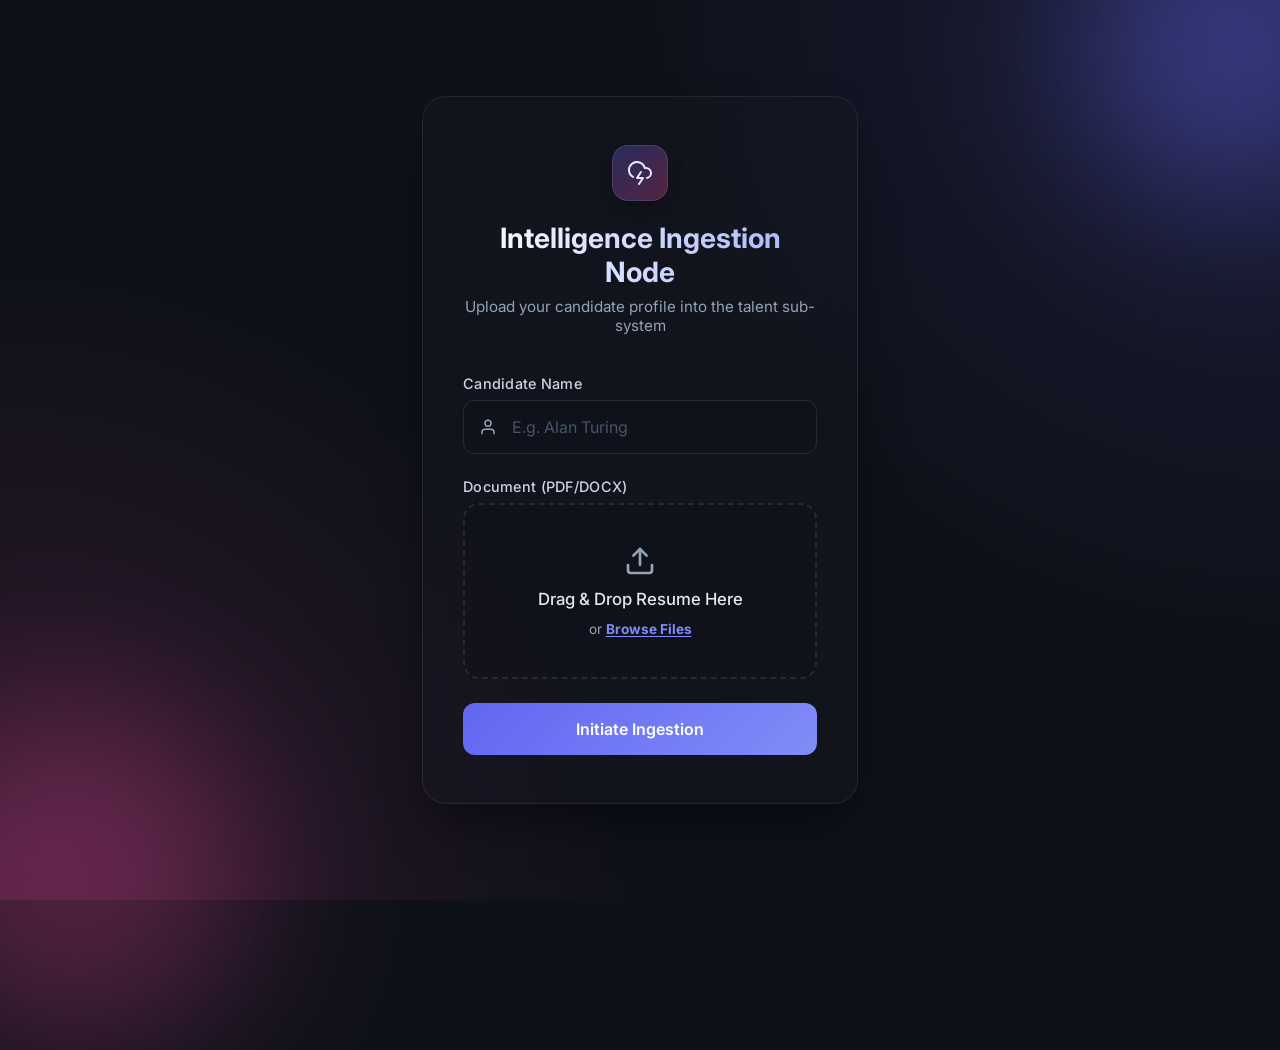
==== src/main/resources/static/index.html @ f6778ecb "Initial commit" ====
<!DOCTYPE html>
<html lang="en">
<head>
    <meta charset="UTF-8">
    <meta name="viewport" content="width=device-width, initial-scale=1.0">
    <title>Resume Ingestion Portal</title>
    <meta name="description" content="Upload your resume to our ingestion portal.">
    <link href="https://fonts.googleapis.com/css2?family=Inter:wght@300;400;500;600;700&display=swap" rel="stylesheet">
    <link rel="stylesheet" href="styles.css">
</head>
<body>
    <div class="background-anim"></div>
    <div class="glass-orb orb-top-right"></div>
    <div class="glass-orb orb-bottom-left"></div>

    <main class="dashboard-container">
        <section class="glass-card upload-section">
            <header class="card-header">
                <div class="icon-container">
                    <svg xmlns="http://www.w3.org/2000/svg" width="24" height="24" viewBox="0 0 24 24" fill="none" stroke="currentColor" stroke-width="2" stroke-linecap="round" stroke-linejoin="round" class="feather feather-cloud-lightning"><path d="M19 16.9A5 5 0 0 0 18 7h-1.26a8 8 0 1 0-11.62 9"></path><polyline points="13 11 9 17 15 17 11 23"></polyline></svg>
                </div>
                <h1>Intelligence Ingestion Node</h1>
                <p>Upload your candidate profile into the talent sub-system</p>
            </header>

            <form id="ingest-form" class="dynamic-form">
                <div class="input-group">
                    <label for="name">Candidate Name</label>
                    <div class="input-wrapper">
                        <svg xmlns="http://www.w3.org/2000/svg" width="18" height="18" viewBox="0 0 24 24" fill="none" stroke="currentColor" stroke-width="2" stroke-linecap="round" stroke-linejoin="round" class="input-icon"><path d="M20 21v-2a4 4 0 0 0-4-4H8a4 4 0 0 0-4 4v2"></path><circle cx="12" cy="7" r="4"></circle></svg>
                        <input type="text" id="name" name="name" placeholder="E.g. Alan Turing" required autocomplete="off">
                    </div>
                </div>

                <div class="input-group file-upload-group">
                    <label for="file">Document (PDF/DOCX)</label>
                    <div class="drop-area" id="drop-area">
                        <div class="drop-content">
                            <svg xmlns="http://www.w3.org/2000/svg" width="32" height="32" viewBox="0 0 24 24" fill="none" stroke="currentColor" stroke-width="2" stroke-linecap="round" stroke-linejoin="round"><path d="M21 15v4a2 2 0 0 1-2 2H5a2 2 0 0 1-2-2v-4"></path><polyline points="17 8 12 3 7 8"></polyline><line x1="12" y1="3" x2="12" y2="15"></line></svg>
                            <span class="drop-title">Drag & Drop Resume Here</span>
                            <span class="drop-subtitle">or <b class="browse-link">Browse Files</b></span>
                        </div>
                        <input type="file" id="file" name="file" accept=".pdf,.doc,.docx" required hidden>
                    </div>
                    <div class="file-info" id="file-info">
                        <span class="file-name" id="file-name"></span>
                        <svg id="remove-file" xmlns="http://www.w3.org/2000/svg" width="18" height="18" viewBox="0 0 24 24" fill="none" stroke="currentColor" stroke-width="2" stroke-linecap="round" stroke-linejoin="round" class="remove-icon"><line x1="18" y1="6" x2="6" y2="18"></line><line x1="6" y1="6" x2="18" y2="18"></line></svg>
                    </div>
                </div>

                <button type="submit" class="submit-btn" id="submit-btn">
                    <span class="btn-text">Initiate Ingestion</span>
                    <span class="btn-loader"></span>
                </button>
                
                <div class="feedback-message" id="feedback-message"></div>
            </form>
        </section>
    </main>
    <script src="script.js"></script>
</body>
</html>
---- src/main/resources/static/styles.css ----
:root {
    --bg-dark: #0f111a;
    --card-bg: rgba(23, 25, 35, 0.4);
    --card-border: rgba(255, 255, 255, 0.08);
    --accent-glow: #6366f1;
    --accent-glow-secondary: #ec4899;
    --text-primary: #f8fafc;
    --text-secondary: #94a3b8;
    --input-bg: rgba(15, 17, 26, 0.6);
    --input-border: rgba(255, 255, 255, 0.1);
    --input-border-focus: #818cf8;
    --success: #34d399;
    --error: #f87171;
}

* {
    margin: 0;
    padding: 0;
    box-sizing: border-box;
    font-family: 'Inter', sans-serif;
}

body {
    background-color: var(--bg-dark);
    color: var(--text-primary);
    min-height: 100vh;
    display: flex;
    justify-content: center;
    align-items: center;
    overflow-x: hidden;
    position: relative;
}

/* Dynamic Background Orbs */
.background-anim {
    position: absolute;
    inset: 0;
    background: radial-gradient(circle at top right, rgba(99, 102, 241, 0.15) 0%, transparent 40%),
                radial-gradient(circle at bottom left, rgba(236, 72, 153, 0.15) 0%, transparent 40%);
    z-index: 0;
    pointer-events: none;
}

.glass-orb {
    position: absolute;
    border-radius: 50%;
    filter: blur(80px);
    z-index: 0;
    pointer-events: none;
}

.orb-top-right {
    width: 300px;
    height: 300px;
    background: var(--accent-glow);
    top: -100px;
    right: -100px;
    opacity: 0.4;
    animation: float 8s ease-in-out infinite alternate;
}

.orb-bottom-left {
    width: 350px;
    height: 350px;
    background: var(--accent-glow-secondary);
    bottom: -150px;
    left: -100px;
    opacity: 0.3;
    animation: float 10s ease-in-out infinite alternate-reverse;
}

@keyframes float {
    0% { transform: translateY(0) scale(1); }
    100% { transform: translateY(40px) scale(1.1); }
}

.dashboard-container {
    position: relative;
    z-index: 10;
    width: 100%;
    max-width: 500px;
    padding: 2rem;
}

/* Glassmorphism Card */
.glass-card {
    background: var(--card-bg);
    backdrop-filter: blur(16px);
    -webkit-backdrop-filter: blur(16px);
    border: 1px solid var(--card-border);
    border-radius: 24px;
    padding: 3rem 2.5rem;
    box-shadow: 0 25px 50px -12px rgba(0, 0, 0, 0.5);
    transition: transform 0.3s ease, box-shadow 0.3s ease;
}

.glass-card:hover {
    transform: translateY(-5px);
    box-shadow: 0 30px 60px -15px rgba(0, 0, 0, 0.6);
}

.card-header {
    text-align: center;
    margin-bottom: 2.5rem;
}

.icon-container {
    width: 56px;
    height: 56px;
    background: linear-gradient(135deg, rgba(99, 102, 241, 0.3), rgba(236, 72, 153, 0.3));
    border: 1px solid rgba(255, 255, 255, 0.1);
    border-radius: 16px;
    display: inline-flex;
    justify-content: center;
    align-items: center;
    margin-bottom: 1.25rem;
    color: #e0e7ff;
    box-shadow: 0 8px 16px rgba(0,0,0,0.2);
}

.card-header h1 {
    font-size: 1.75rem;
    font-weight: 700;
    margin-bottom: 0.5rem;
    background: linear-gradient(to right, #ffffff, #a5b4fc);
    -webkit-background-clip: text;
    -webkit-text-fill-color: transparent;
}

.card-header p {
    color: var(--text-secondary);
    font-size: 0.95rem;
    font-weight: 400;
}

.input-group {
    margin-bottom: 1.5rem;
}

.input-group label {
    display: block;
    margin-bottom: 0.5rem;
    font-size: 0.9rem;
    font-weight: 500;
    color: #cbd5e1;
    letter-spacing: 0.02em;
}

.input-wrapper {
    position: relative;
    display: flex;
    align-items: center;
}

.input-icon {
    position: absolute;
    left: 1rem;
    color: var(--text-secondary);
}

.input-wrapper input {
    width: 100%;
    background: var(--input-bg);
    border: 1px solid var(--input-border);
    border-radius: 12px;
    padding: 1rem 1rem 1rem 3rem;
    color: var(--text-primary);
    font-size: 1rem;
    outline: none;
    transition: all 0.2s ease;
}

.input-wrapper input:focus {
    border-color: var(--input-border-focus);
    box-shadow: 0 0 0 4px rgba(99, 102, 241, 0.15);
}

.input-wrapper input::placeholder {
    color: #475569;
}

/* Drag and Drop Upload Area */
.drop-area {
    border: 2px dashed var(--input-border);
    border-radius: 16px;
    padding: 2.5rem 1.5rem;
    text-align: center;
    background: rgba(15, 17, 26, 0.4);
    transition: all 0.3s ease;
    cursor: pointer;
    position: relative;
}

.drop-area:hover, .drop-area.dragover {
    border-color: var(--input-border-focus);
    background: rgba(99, 102, 241, 0.05);
}

.drop-content {
    display: flex;
    flex-direction: column;
    align-items: center;
    gap: 0.75rem;
    pointer-events: none;
}

.drop-content svg {
    color: var(--text-secondary);
    transition: color 0.3s ease, transform 0.3s ease;
}

.drop-area:hover .drop-content svg {
    color: var(--input-border-focus);
    transform: translateY(-5px);
}

.drop-title {
    font-size: 1.05rem;
    font-weight: 500;
    color: #e2e8f0;
}

.drop-subtitle {
    font-size: 0.85rem;
    color: var(--text-secondary);
}

.browse-link {
    color: var(--input-border-focus);
    text-decoration: underline;
    text-underline-offset: 2px;
}

.file-info {
    display: none;
    align-items: center;
    justify-content: space-between;
    margin-top: 1rem;
    padding: 0.75rem 1rem;
    background: rgba(99, 102, 241, 0.1);
    border: 1px solid rgba(99, 102, 241, 0.2);
    border-radius: 10px;
    animation: slideIn 0.3s ease;
}

@keyframes slideIn {
    from { opacity: 0; transform: translateY(-10px); }
    to { opacity: 1; transform: translateY(0); }
}

.file-name {
    font-size: 0.9rem;
    color: #e0e7ff;
    white-space: nowrap;
    overflow: hidden;
    text-overflow: ellipsis;
    max-width: 85%;
}

.remove-icon {
    color: var(--text-secondary);
    cursor: pointer;
    transition: color 0.2s ease;
}

.remove-icon:hover {
    color: var(--error);
}

/* Submit Button */
.submit-btn {
    width: 100%;
    padding: 1rem;
    border: none;
    border-radius: 12px;
    background: linear-gradient(135deg, #6366f1, #818cf8);
    color: white;
    font-size: 1rem;
    font-weight: 600;
    cursor: pointer;
    margin-top: 1rem;
    position: relative;
    overflow: hidden;
    transition: transform 0.2s ease, box-shadow 0.2s ease;
    display: flex;
    justify-content: center;
    align-items: center;
}

.submit-btn:hover {
    transform: translateY(-2px);
    box-shadow: 0 10px 20px rgba(99, 102, 241, 0.3);
}

.submit-btn:active {
    transform: translateY(1px);
}

.btn-loader {
    display: none;
    width: 20px;
    height: 20px;
    border: 3px solid rgba(255,255,255,0.3);
    border-radius: 50%;
    border-top-color: white;
    animation: spin 1s ease-in-out infinite;
    margin-left: 10px;
}

@keyframes spin {
    to { transform: rotate(360deg); }
}

.submit-btn.loading .btn-text {
    opacity: 0.8;
}

.submit-btn.loading .btn-loader {
    display: inline-block;
}

/* Feedback messages */
.feedback-message {
    margin-top: 1.25rem;
    padding: 0.75rem;
    border-radius: 10px;
    font-size: 0.9rem;
    text-align: center;
    font-weight: 500;
    opacity: 0;
    transform: translateY(10px);
    transition: all 0.3s ease;
    display: none;
}

.feedback-message.show {
    opacity: 1;
    transform: translateY(0);
    display: block;
}

.feedback-message.success {
    background: rgba(52, 211, 153, 0.1);
    color: var(--success);
    border: 1px solid rgba(52, 211, 153, 0.2);
}

.feedback-message.error {
    background: rgba(248, 113, 113, 0.1);
    color: var(--error);
    border: 1px solid rgba(248, 113, 113, 0.2);
}
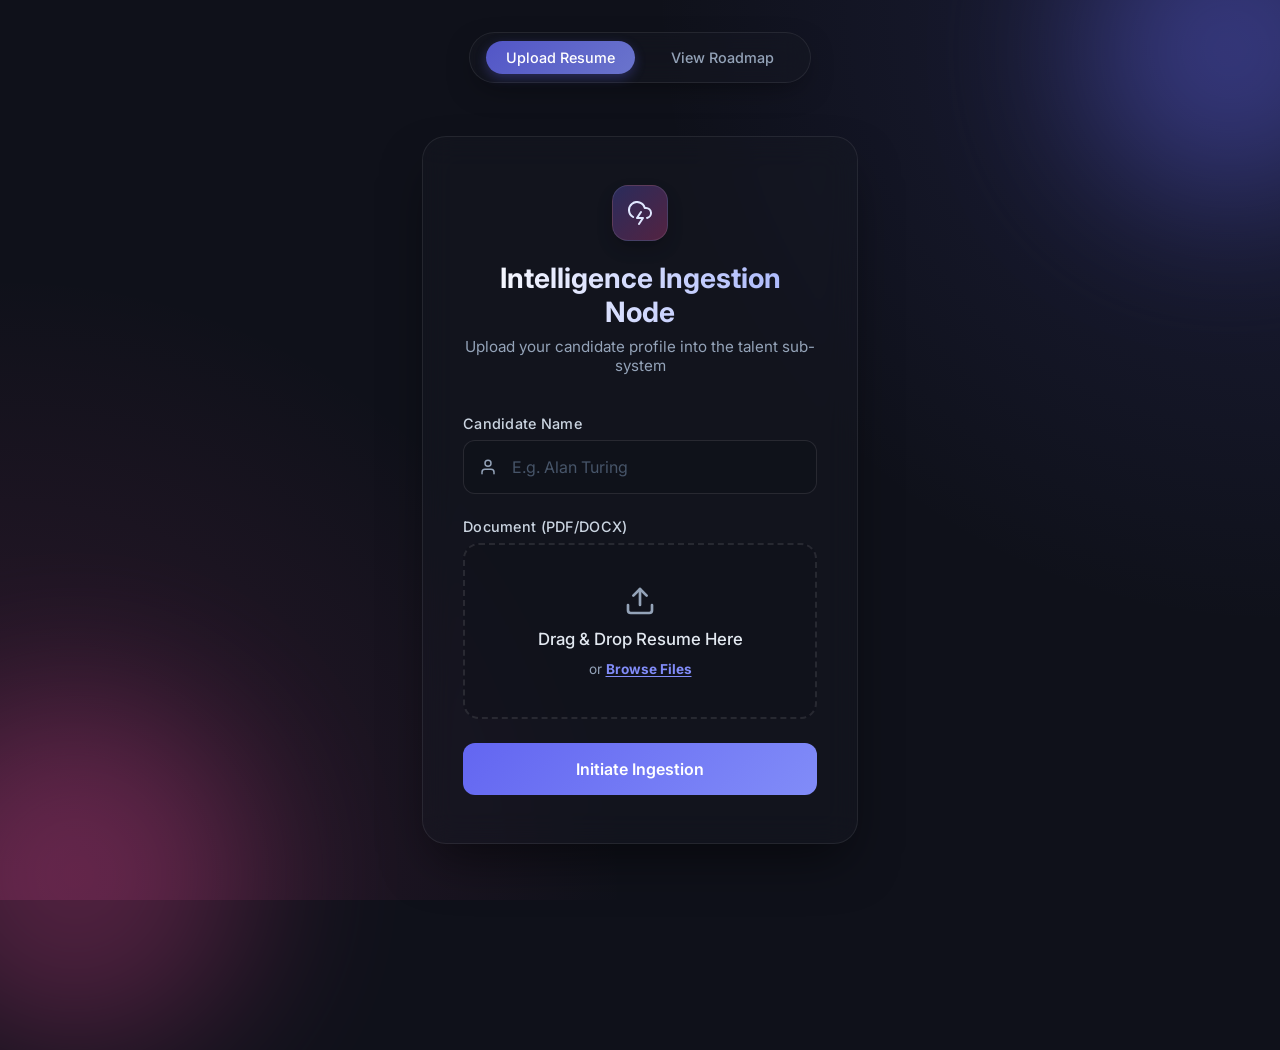
==== commit 5a4695a9: "Roadmap generation commit" ====
--- a/src/main/resources/static/index.html
+++ b/src/main/resources/static/index.html
@@ -12,6 +12,11 @@
     <div class="background-anim"></div>
     <div class="glass-orb orb-top-right"></div>
     <div class="glass-orb orb-bottom-left"></div>
+
+    <nav class="glass-nav">
+        <a href="index.html" class="nav-link active">Upload Resume</a>
+        <a href="roadmap.html" class="nav-link">View Roadmap</a>
+    </nav>
 
     <main class="dashboard-container">
         <section class="glass-card upload-section">
--- a/src/main/resources/static/styles.css
+++ b/src/main/resources/static/styles.css
@@ -80,6 +80,7 @@
     width: 100%;
     max-width: 500px;
     padding: 2rem;
+    margin-top: 5rem;
 }
 
 /* Glassmorphism Card */
@@ -124,6 +125,7 @@
     margin-bottom: 0.5rem;
     background: linear-gradient(to right, #ffffff, #a5b4fc);
     -webkit-background-clip: text;
+    background-clip: text;
     -webkit-text-fill-color: transparent;
 }
 
@@ -350,3 +352,338 @@
     color: var(--error);
     border: 1px solid rgba(248, 113, 113, 0.2);
 }
+
+/* Navigation Styles */
+.glass-nav {
+    position: absolute;
+    top: 2rem;
+    left: 50%;
+    transform: translateX(-50%);
+    display: flex;
+    gap: 1rem;
+    background: var(--card-bg);
+    backdrop-filter: blur(16px);
+    -webkit-backdrop-filter: blur(16px);
+    border: 1px solid var(--card-border);
+    padding: 0.5rem 1rem;
+    border-radius: 50px;
+    z-index: 20;
+    box-shadow: 0 10px 30px -10px rgba(0, 0, 0, 0.5);
+}
+
+.nav-link {
+    color: var(--text-secondary);
+    text-decoration: none;
+    padding: 0.5rem 1.25rem;
+    border-radius: 30px;
+    font-size: 0.9rem;
+    font-weight: 500;
+    transition: all 0.3s ease;
+}
+
+.nav-link:hover {
+    color: var(--text-primary);
+    background: rgba(255, 255, 255, 0.05);
+}
+
+.nav-link.active {
+    color: white;
+    background: linear-gradient(135deg, rgba(99, 102, 241, 0.8), rgba(129, 140, 248, 0.8));
+    box-shadow: 0 4px 12px rgba(99, 102, 241, 0.3);
+}
+
+/* Roadmap Specific Styles */
+.roadmap-container {
+    max-width: 700px;
+    margin-top: 4rem;
+}
+
+.search-bar {
+    display: flex;
+    gap: 1rem;
+    margin-bottom: 2rem;
+}
+
+.search-bar input {
+    flex-grow: 1;
+    background: var(--input-bg);
+    border: 1px solid var(--input-border);
+    border-radius: 12px;
+    padding: 1rem;
+    color: var(--text-primary);
+    font-size: 1rem;
+    outline: none;
+    transition: all 0.2s ease;
+}
+
+.search-bar input:focus {
+    border-color: var(--input-border-focus);
+    box-shadow: 0 0 0 4px rgba(99, 102, 241, 0.15);
+}
+
+.search-btn {
+    width: auto;
+    margin-top: 0;
+    padding: 0 2rem;
+}
+
+/* Timeline */
+.roadmap-timeline {
+    position: relative;
+    padding: 1rem 0;
+    display: flex;
+    flex-direction: column;
+    gap: 2rem;
+}
+
+.timeline-item {
+    position: relative;
+    display: flex;
+    gap: 1.5rem;
+    opacity: 0;
+    transform: translateY(20px);
+    animation: fadeUpIn 0.5s ease forwards;
+}
+
+@keyframes fadeUpIn {
+    to { opacity: 1; transform: translateY(0); }
+}
+
+.timeline-marker {
+    position: relative;
+    display: flex;
+    flex-direction: column;
+    align-items: center;
+}
+
+.marker-dot {
+    width: 20px;
+    height: 20px;
+    border-radius: 50%;
+    background: var(--bg-dark);
+    border: 3px solid var(--accent-glow);
+    z-index: 2;
+    box-shadow: 0 0 15px rgba(99, 102, 241, 0.5);
+}
+
+.timeline-item:not(:last-child) .marker-line {
+    position: absolute;
+    top: 20px;
+    bottom: -2rem;
+    width: 2px;
+    background: linear-gradient(to bottom, var(--accent-glow) 0%, rgba(99, 102, 241, 0.2) 100%);
+}
+
+.timeline-content {
+    flex-grow: 1;
+    background: rgba(15, 17, 26, 0.5);
+    border: 1px solid rgba(99, 102, 241, 0.2);
+    border-radius: 16px;
+    padding: 1.5rem;
+    transition: transform 0.3s ease, box-shadow 0.3s ease;
+}
+
+.timeline-content:hover {
+    transform: translateX(5px);
+    box-shadow: 0 10px 25px rgba(0,0,0,0.3);
+    border-color: rgba(99, 102, 241, 0.4);
+}
+
+.timeline-header {
+    display: flex;
+    justify-content: space-between;
+    margin-bottom: 0.5rem;
+    font-size: 0.85rem;
+    font-weight: 600;
+}
+
+.timeline-phase {
+    color: var(--accent-glow);
+    text-transform: uppercase;
+    letter-spacing: 0.05em;
+}
+
+.timeline-duration {
+    color: var(--text-secondary);
+    background: rgba(255, 255, 255, 0.05);
+    padding: 0.25rem 0.75rem;
+    border-radius: 20px;
+}
+
+.timeline-content h3 {
+    font-size: 1.25rem;
+    color: #f8fafc;
+    margin-bottom: 0.75rem;
+}
+
+.timeline-content p {
+    color: #cbd5e1;
+    font-size: 0.95rem;
+    line-height: 1.6;
+}
+
+/* Navigation Styles */
+.glass-nav {
+    display: flex;
+    gap: 1rem;
+    background: var(--card-bg);
+    backdrop-filter: blur(16px);
+    -webkit-backdrop-filter: blur(16px);
+    border: 1px solid var(--card-border);
+    padding: 0.5rem 1rem;
+    border-radius: 50px;
+    z-index: 20;
+    margin-bottom: 2rem;
+    box-shadow: 0 10px 30px -10px rgba(0, 0, 0, 0.5);
+}
+
+.nav-link {
+    color: var(--text-secondary);
+    text-decoration: none;
+    padding: 0.5rem 1.25rem;
+    border-radius: 30px;
+    font-size: 0.9rem;
+    font-weight: 500;
+    transition: all 0.3s ease;
+}
+
+.nav-link:hover {
+    color: var(--text-primary);
+    background: rgba(255, 255, 255, 0.05);
+}
+
+.nav-link.active {
+    color: white;
+    background: linear-gradient(135deg, rgba(99, 102, 241, 0.8), rgba(129, 140, 248, 0.8));
+    box-shadow: 0 4px 12px rgba(99, 102, 241, 0.3);
+}
+
+/* Roadmap Specific Styles */
+.roadmap-container {
+    max-width: 700px;
+    margin-top: 4rem;
+}
+
+.search-bar {
+    display: flex;
+    gap: 1rem;
+    margin-bottom: 2rem;
+}
+
+.search-bar input {
+    flex-grow: 1;
+    background: var(--input-bg);
+    border: 1px solid var(--input-border);
+    border-radius: 12px;
+    padding: 1rem;
+    color: var(--text-primary);
+    font-size: 1rem;
+    outline: none;
+    transition: all 0.2s ease;
+}
+
+.search-bar input:focus {
+    border-color: var(--input-border-focus);
+    box-shadow: 0 0 0 4px rgba(99, 102, 241, 0.15);
+}
+
+.search-btn {
+    width: auto;
+    margin-top: 0;
+    padding: 0 2rem;
+}
+
+/* Timeline */
+.roadmap-timeline {
+    position: relative;
+    padding: 1rem 0;
+    display: flex;
+    flex-direction: column;
+    gap: 2rem;
+}
+
+.timeline-item {
+    position: relative;
+    display: flex;
+    gap: 1.5rem;
+    opacity: 0;
+    transform: translateY(20px);
+    animation: fadeUpIn 0.5s ease forwards;
+}
+
+@keyframes fadeUpIn {
+    to { opacity: 1; transform: translateY(0); }
+}
+
+.timeline-marker {
+    position: relative;
+    display: flex;
+    flex-direction: column;
+    align-items: center;
+}
+
+.marker-dot {
+    width: 20px;
+    height: 20px;
+    border-radius: 50%;
+    background: var(--bg-dark);
+    border: 3px solid var(--accent-glow);
+    z-index: 2;
+    box-shadow: 0 0 15px rgba(99, 102, 241, 0.5);
+}
+
+.timeline-item:not(:last-child) .marker-line {
+    position: absolute;
+    top: 20px;
+    bottom: -2rem;
+    width: 2px;
+    background: linear-gradient(to bottom, var(--accent-glow) 0%, rgba(99, 102, 241, 0.2) 100%);
+}
+
+.timeline-content {
+    flex-grow: 1;
+    background: rgba(15, 17, 26, 0.5);
+    border: 1px solid rgba(99, 102, 241, 0.2);
+    border-radius: 16px;
+    padding: 1.5rem;
+    transition: transform 0.3s ease, box-shadow 0.3s ease;
+}
+
+.timeline-content:hover {
+    transform: translateX(5px);
+    box-shadow: 0 10px 25px rgba(0,0,0,0.3);
+    border-color: rgba(99, 102, 241, 0.4);
+}
+
+.timeline-header {
+    display: flex;
+    justify-content: space-between;
+    margin-bottom: 0.5rem;
+    font-size: 0.85rem;
+    font-weight: 600;
+}
+
+.timeline-phase {
+    color: var(--accent-glow);
+    text-transform: uppercase;
+    letter-spacing: 0.05em;
+}
+
+.timeline-duration {
+    color: var(--text-secondary);
+    background: rgba(255, 255, 255, 0.05);
+    padding: 0.25rem 0.75rem;
+    border-radius: 20px;
+}
+
+.timeline-content h3 {
+    font-size: 1.25rem;
+    color: #f8fafc;
+    margin-bottom: 0.75rem;
+}
+
+.timeline-content p {
+    color: #cbd5e1;
+    font-size: 0.95rem;
+    line-height: 1.6;
+}
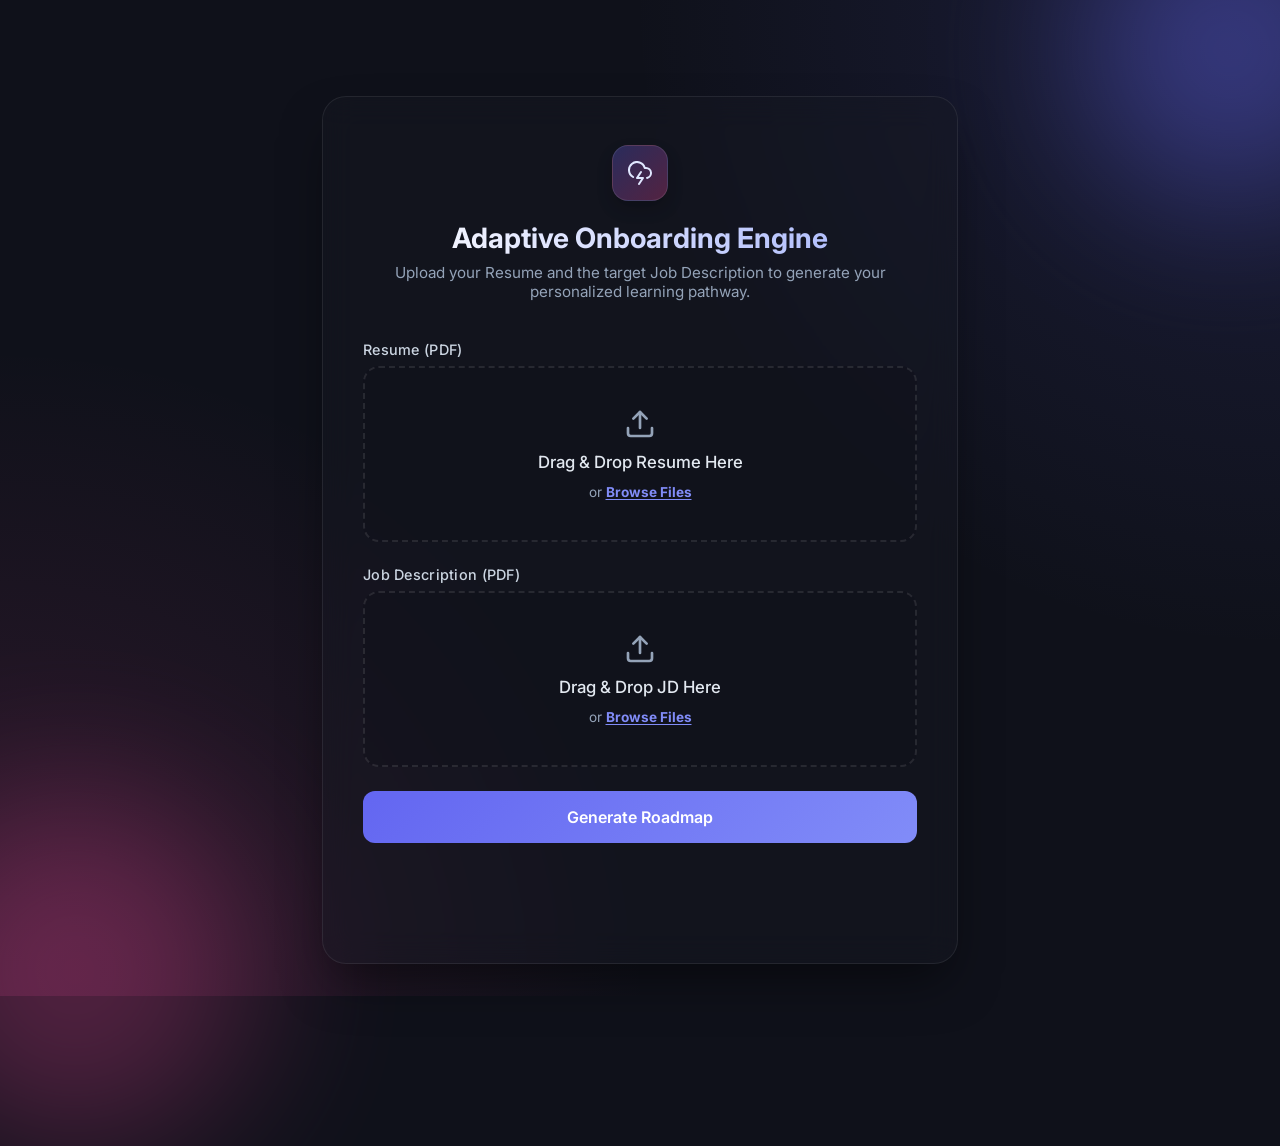
==== commit c66665c8: "Logic fix" ====
--- a/src/main/resources/static/index.html
+++ b/src/main/resources/static/index.html
@@ -3,8 +3,8 @@
 <head>
     <meta charset="UTF-8">
     <meta name="viewport" content="width=device-width, initial-scale=1.0">
-    <title>Resume Ingestion Portal</title>
-    <meta name="description" content="Upload your resume to our ingestion portal.">
+    <title>AI-Adaptive Onboarding Engine</title>
+    <meta name="description" content="Upload your resume and the target JD to generate a personalized training roadmap.">
     <link href="https://fonts.googleapis.com/css2?family=Inter:wght@300;400;500;600;700&display=swap" rel="stylesheet">
     <link rel="stylesheet" href="styles.css">
 </head>
@@ -13,53 +13,61 @@
     <div class="glass-orb orb-top-right"></div>
     <div class="glass-orb orb-bottom-left"></div>
 
-    <nav class="glass-nav">
-        <a href="index.html" class="nav-link active">Upload Resume</a>
-        <a href="roadmap.html" class="nav-link">View Roadmap</a>
-    </nav>
-
-    <main class="dashboard-container">
+    <main class="dashboard-container roadmap-container">
         <section class="glass-card upload-section">
             <header class="card-header">
                 <div class="icon-container">
                     <svg xmlns="http://www.w3.org/2000/svg" width="24" height="24" viewBox="0 0 24 24" fill="none" stroke="currentColor" stroke-width="2" stroke-linecap="round" stroke-linejoin="round" class="feather feather-cloud-lightning"><path d="M19 16.9A5 5 0 0 0 18 7h-1.26a8 8 0 1 0-11.62 9"></path><polyline points="13 11 9 17 15 17 11 23"></polyline></svg>
                 </div>
-                <h1>Intelligence Ingestion Node</h1>
-                <p>Upload your candidate profile into the talent sub-system</p>
+                <h1>Adaptive Onboarding Engine</h1>
+                <p>Upload your Resume and the target Job Description to generate your personalized learning pathway.</p>
             </header>
 
             <form id="ingest-form" class="dynamic-form">
-                <div class="input-group">
-                    <label for="name">Candidate Name</label>
-                    <div class="input-wrapper">
-                        <svg xmlns="http://www.w3.org/2000/svg" width="18" height="18" viewBox="0 0 24 24" fill="none" stroke="currentColor" stroke-width="2" stroke-linecap="round" stroke-linejoin="round" class="input-icon"><path d="M20 21v-2a4 4 0 0 0-4-4H8a4 4 0 0 0-4 4v2"></path><circle cx="12" cy="7" r="4"></circle></svg>
-                        <input type="text" id="name" name="name" placeholder="E.g. Alan Turing" required autocomplete="off">
-                    </div>
-                </div>
-
+                
                 <div class="input-group file-upload-group">
-                    <label for="file">Document (PDF/DOCX)</label>
-                    <div class="drop-area" id="drop-area">
+                    <label for="file-resume">Resume (PDF)</label>
+                    <div class="drop-area" id="drop-area-resume">
                         <div class="drop-content">
                             <svg xmlns="http://www.w3.org/2000/svg" width="32" height="32" viewBox="0 0 24 24" fill="none" stroke="currentColor" stroke-width="2" stroke-linecap="round" stroke-linejoin="round"><path d="M21 15v4a2 2 0 0 1-2 2H5a2 2 0 0 1-2-2v-4"></path><polyline points="17 8 12 3 7 8"></polyline><line x1="12" y1="3" x2="12" y2="15"></line></svg>
                             <span class="drop-title">Drag & Drop Resume Here</span>
                             <span class="drop-subtitle">or <b class="browse-link">Browse Files</b></span>
                         </div>
-                        <input type="file" id="file" name="file" accept=".pdf,.doc,.docx" required hidden>
+                        <input type="file" id="file-resume" name="file-resume" accept=".pdf,.doc,.docx" required hidden>
                     </div>
-                    <div class="file-info" id="file-info">
-                        <span class="file-name" id="file-name"></span>
-                        <svg id="remove-file" xmlns="http://www.w3.org/2000/svg" width="18" height="18" viewBox="0 0 24 24" fill="none" stroke="currentColor" stroke-width="2" stroke-linecap="round" stroke-linejoin="round" class="remove-icon"><line x1="18" y1="6" x2="6" y2="18"></line><line x1="6" y1="6" x2="18" y2="18"></line></svg>
+                    <div class="file-info" id="file-info-resume" style="display: none;">
+                        <span class="file-name" id="file-name-resume"></span>
+                        <svg id="remove-file-resume" xmlns="http://www.w3.org/2000/svg" width="18" height="18" viewBox="0 0 24 24" fill="none" stroke="currentColor" stroke-width="2" stroke-linecap="round" stroke-linejoin="round" class="remove-icon"><line x1="18" y1="6" x2="6" y2="18"></line><line x1="6" y1="6" x2="18" y2="18"></line></svg>
+                    </div>
+                </div>
+
+                <div class="input-group file-upload-group">
+                    <label for="file-jd">Job Description (PDF)</label>
+                    <div class="drop-area" id="drop-area-jd">
+                        <div class="drop-content">
+                            <svg xmlns="http://www.w3.org/2000/svg" width="32" height="32" viewBox="0 0 24 24" fill="none" stroke="currentColor" stroke-width="2" stroke-linecap="round" stroke-linejoin="round"><path d="M21 15v4a2 2 0 0 1-2 2H5a2 2 0 0 1-2-2v-4"></path><polyline points="17 8 12 3 7 8"></polyline><line x1="12" y1="3" x2="12" y2="15"></line></svg>
+                            <span class="drop-title">Drag & Drop JD Here</span>
+                            <span class="drop-subtitle">or <b class="browse-link">Browse Files</b></span>
+                        </div>
+                        <input type="file" id="file-jd" name="file-jd" accept=".pdf,.doc,.docx" required hidden>
+                    </div>
+                    <div class="file-info" id="file-info-jd" style="display: none;">
+                        <span class="file-name" id="file-name-jd"></span>
+                        <svg id="remove-file-jd" xmlns="http://www.w3.org/2000/svg" width="18" height="18" viewBox="0 0 24 24" fill="none" stroke="currentColor" stroke-width="2" stroke-linecap="round" stroke-linejoin="round" class="remove-icon"><line x1="18" y1="6" x2="6" y2="18"></line><line x1="6" y1="6" x2="18" y2="18"></line></svg>
                     </div>
                 </div>
 
                 <button type="submit" class="submit-btn" id="submit-btn">
-                    <span class="btn-text">Initiate Ingestion</span>
+                    <span class="btn-text">Generate Roadmap</span>
                     <span class="btn-loader"></span>
                 </button>
                 
-                <div class="feedback-message" id="feedback-message"></div>
+                <div class="feedback-message" id="feedback-message" style="display: none;"></div>
             </form>
+
+            <div class="roadmap-timeline timeline-container" id="roadmap-timeline" style="margin-top: 40px;">
+                <!-- Timeline items injected here via JS -->
+            </div>
         </section>
     </main>
     <script src="script.js"></script>
